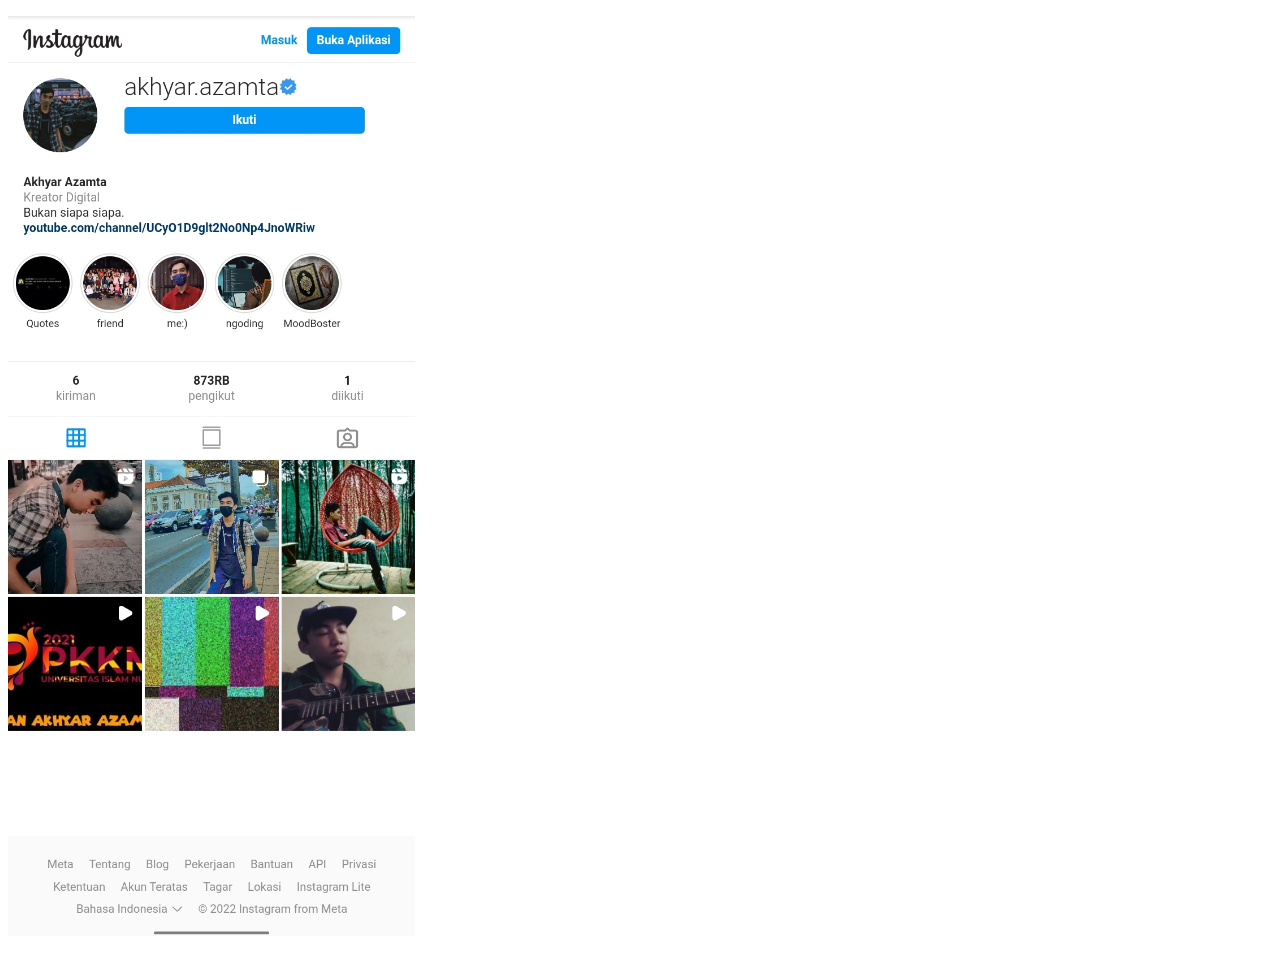
==== ig.html @ fe7e75f4 "Add files via upload" ====
<!DOCTYPE html>
<html lang="en">

<head>
  <meta charset="UTF-8">
  <title> </title>
</head>

<body>
  
  <p>

    <picture>
      <source media="(min-width: 650px)"  srcset="images/ig.png">
      <source media="(min-width: 450px)"  srcset="images/ig-sm.png">
      <img src="images/ig.png" width="407">
    </picture>

  </p>
   
</body>
</html>
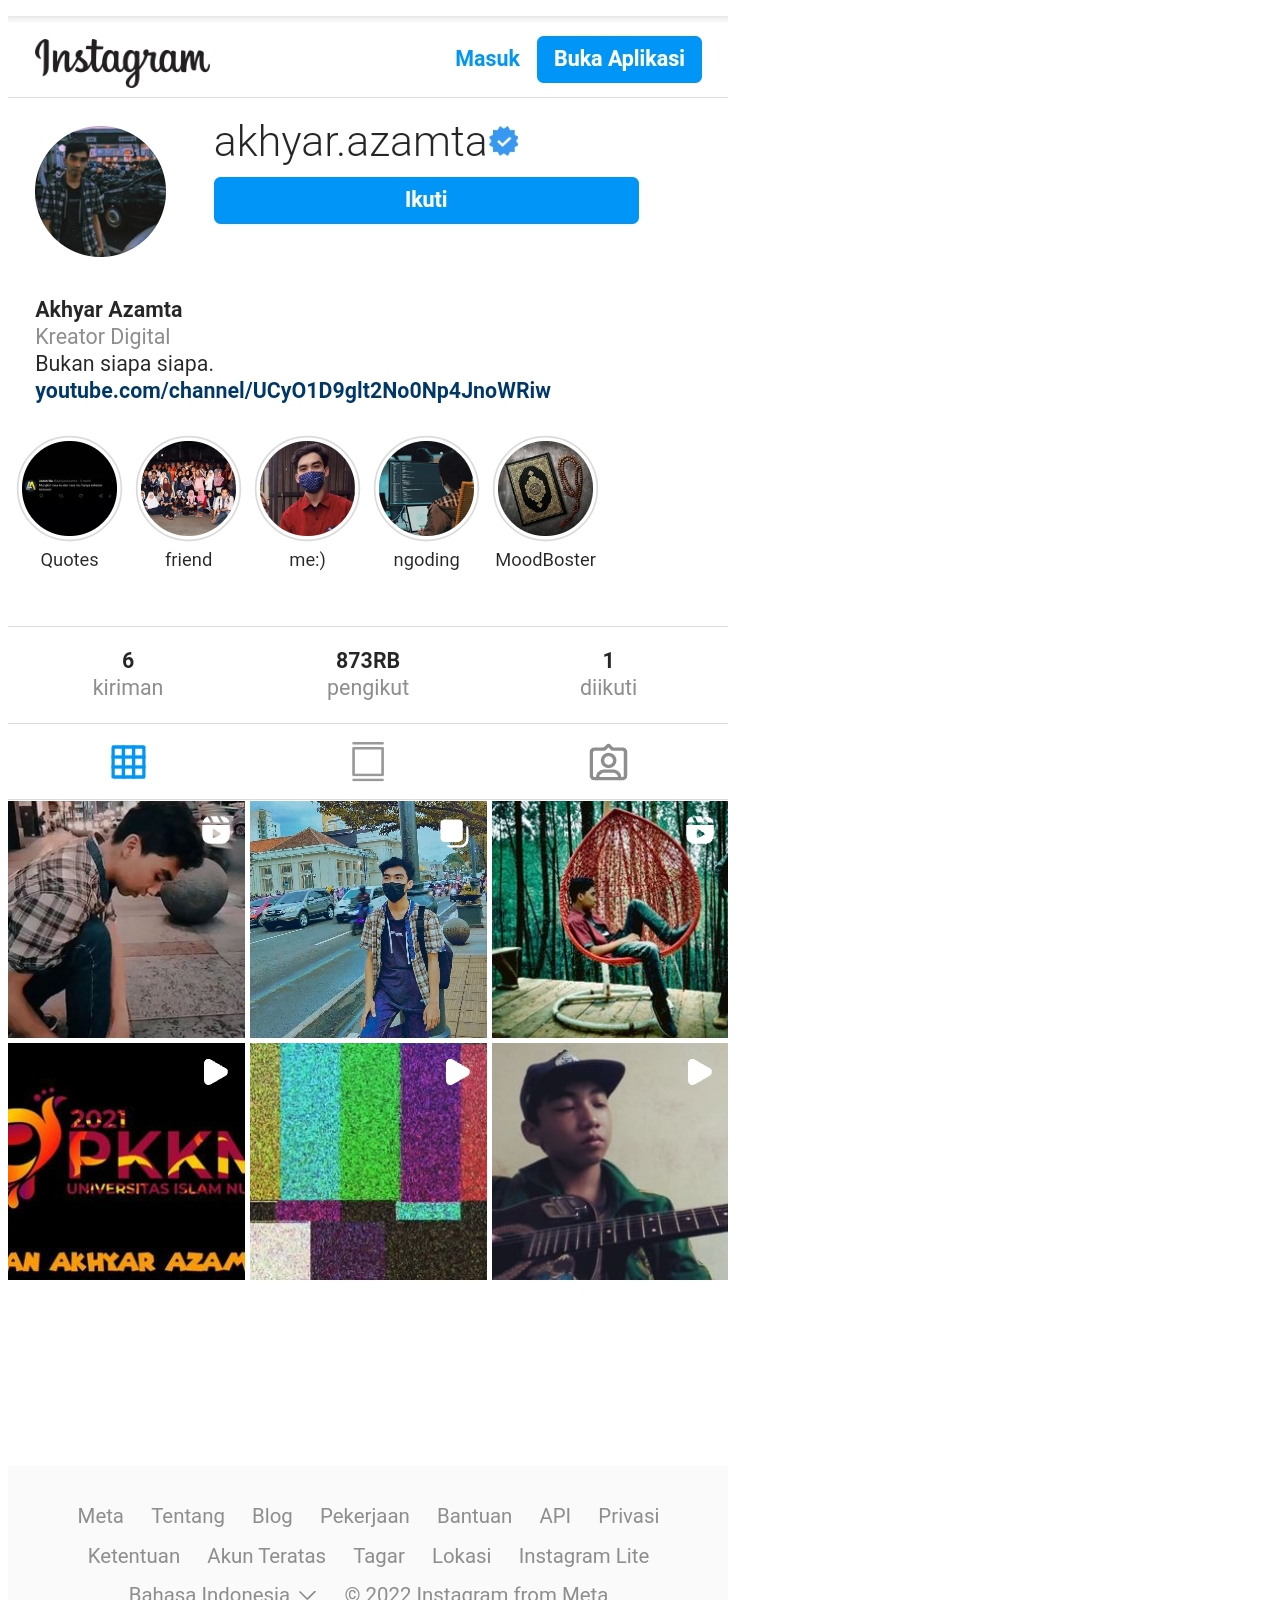
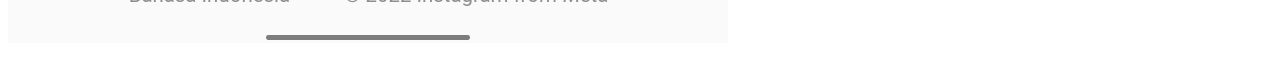
==== commit aef171dd: "Update ig.html" ====
--- a/ig.html
+++ b/ig.html
@@ -13,10 +13,10 @@
     <picture>
       <source media="(min-width: 650px)"  srcset="images/ig.png">
       <source media="(min-width: 450px)"  srcset="images/ig-sm.png">
-      <img src="images/ig.png" width="407">
+      <img src="images/ig.png">
     </picture>
 
   </p>
    
 </body>
-</html>+</html>
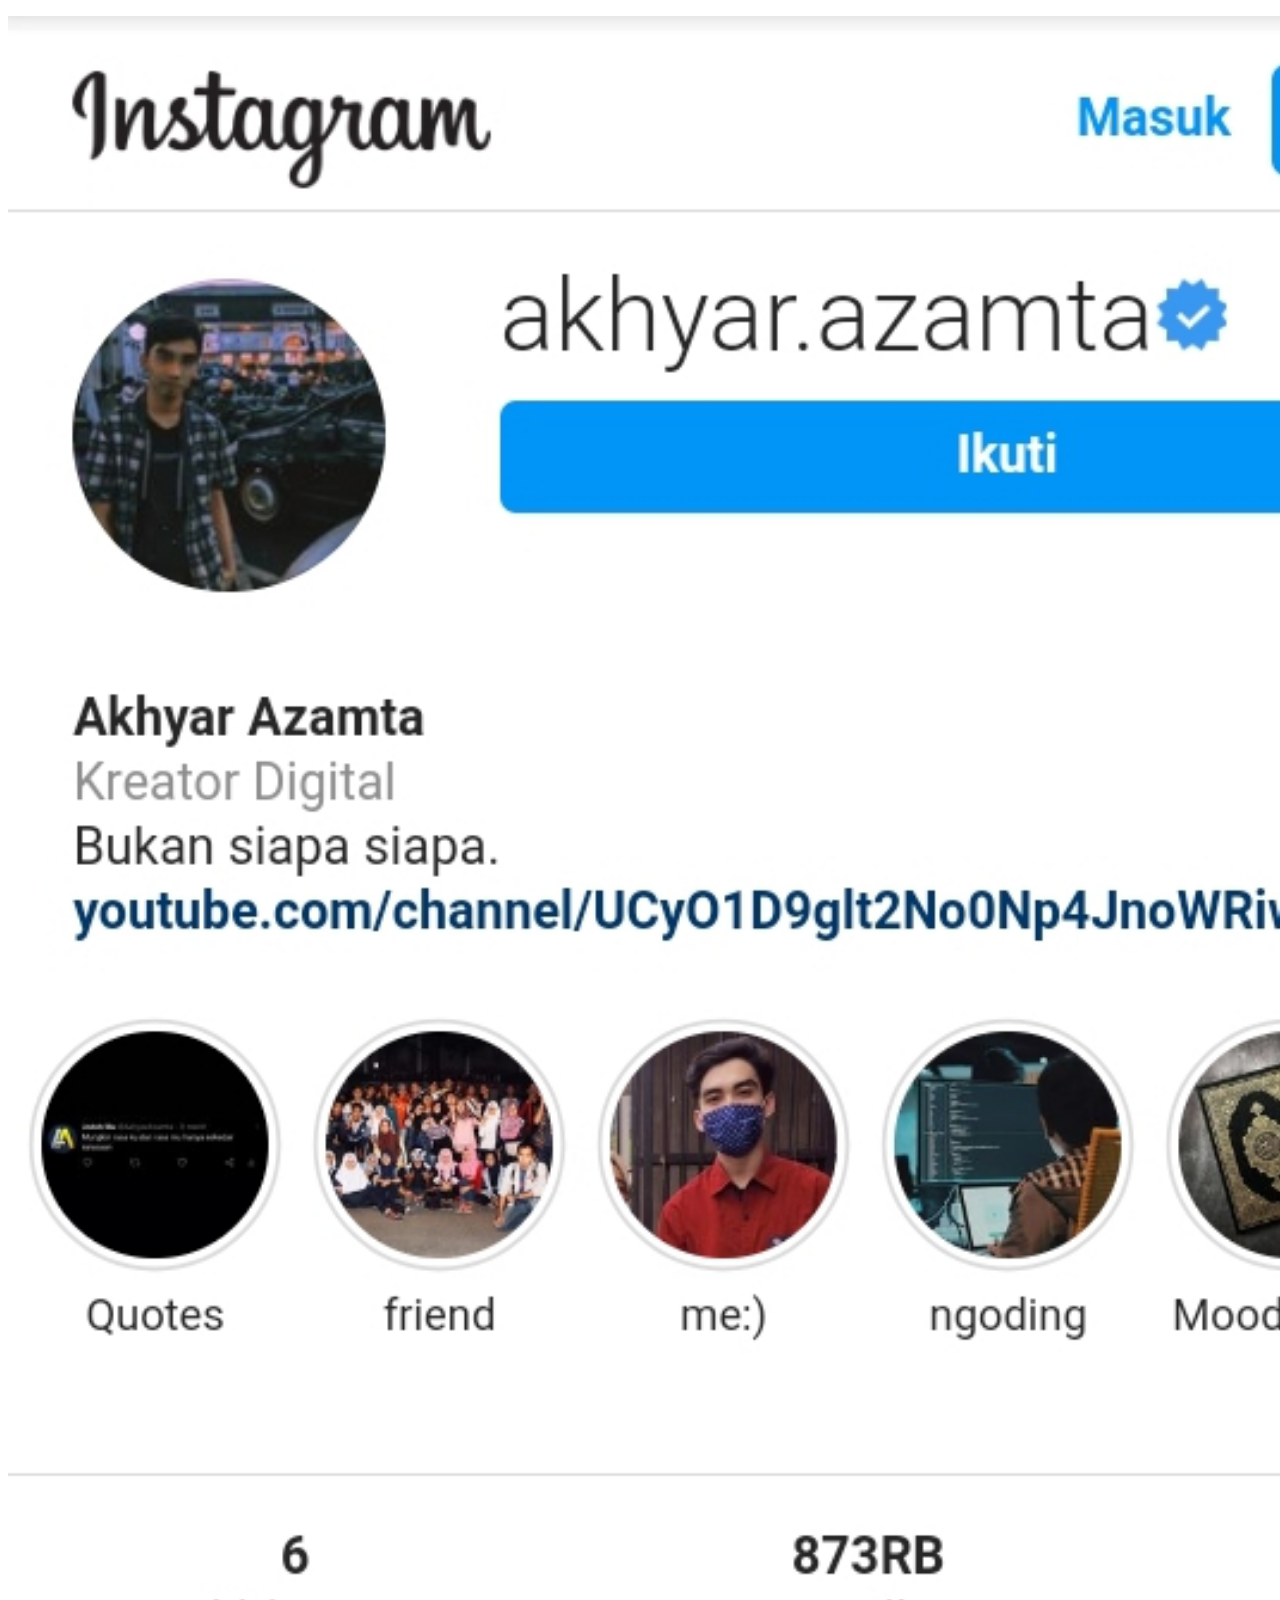
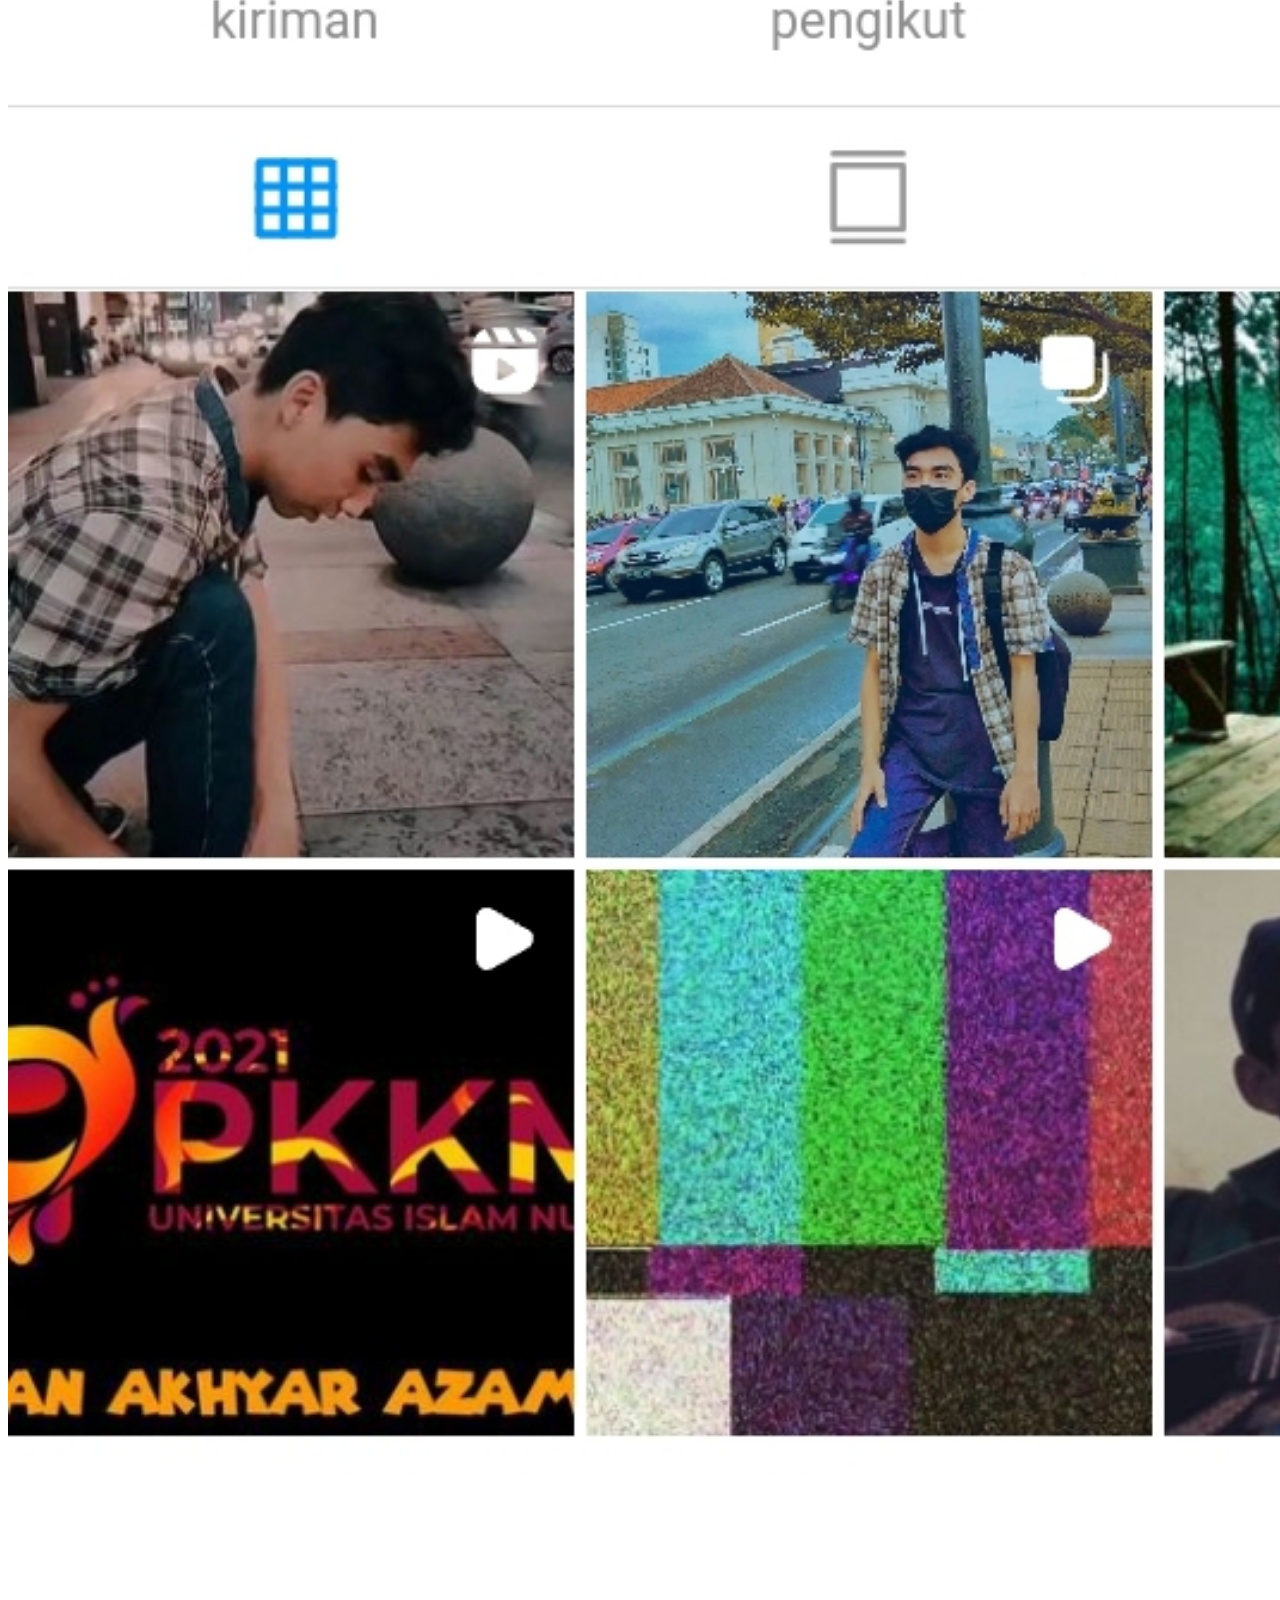
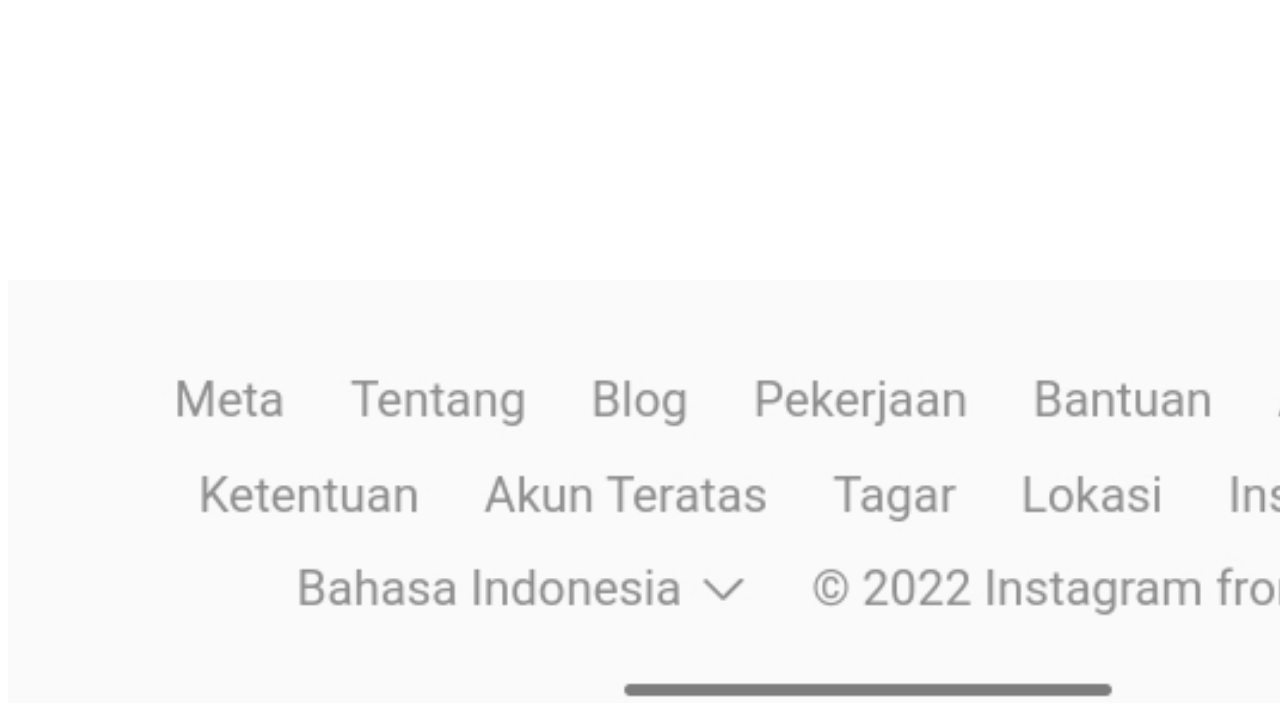
==== commit f9db8f9c: "Update ig.html" ====
--- a/ig.html
+++ b/ig.html
@@ -11,9 +11,9 @@
   <p>
 
     <picture>
-      <source media="(min-width: 650px)"  srcset="images/ig.png">
+      <source media="(min-width: 720px)"  srcset="images/ig.png">
       <source media="(min-width: 450px)"  srcset="images/ig-sm.png">
-      <img src="images/ig.png">
+      <img src="images/ig.png" width="1720">
     </picture>
 
   </p>
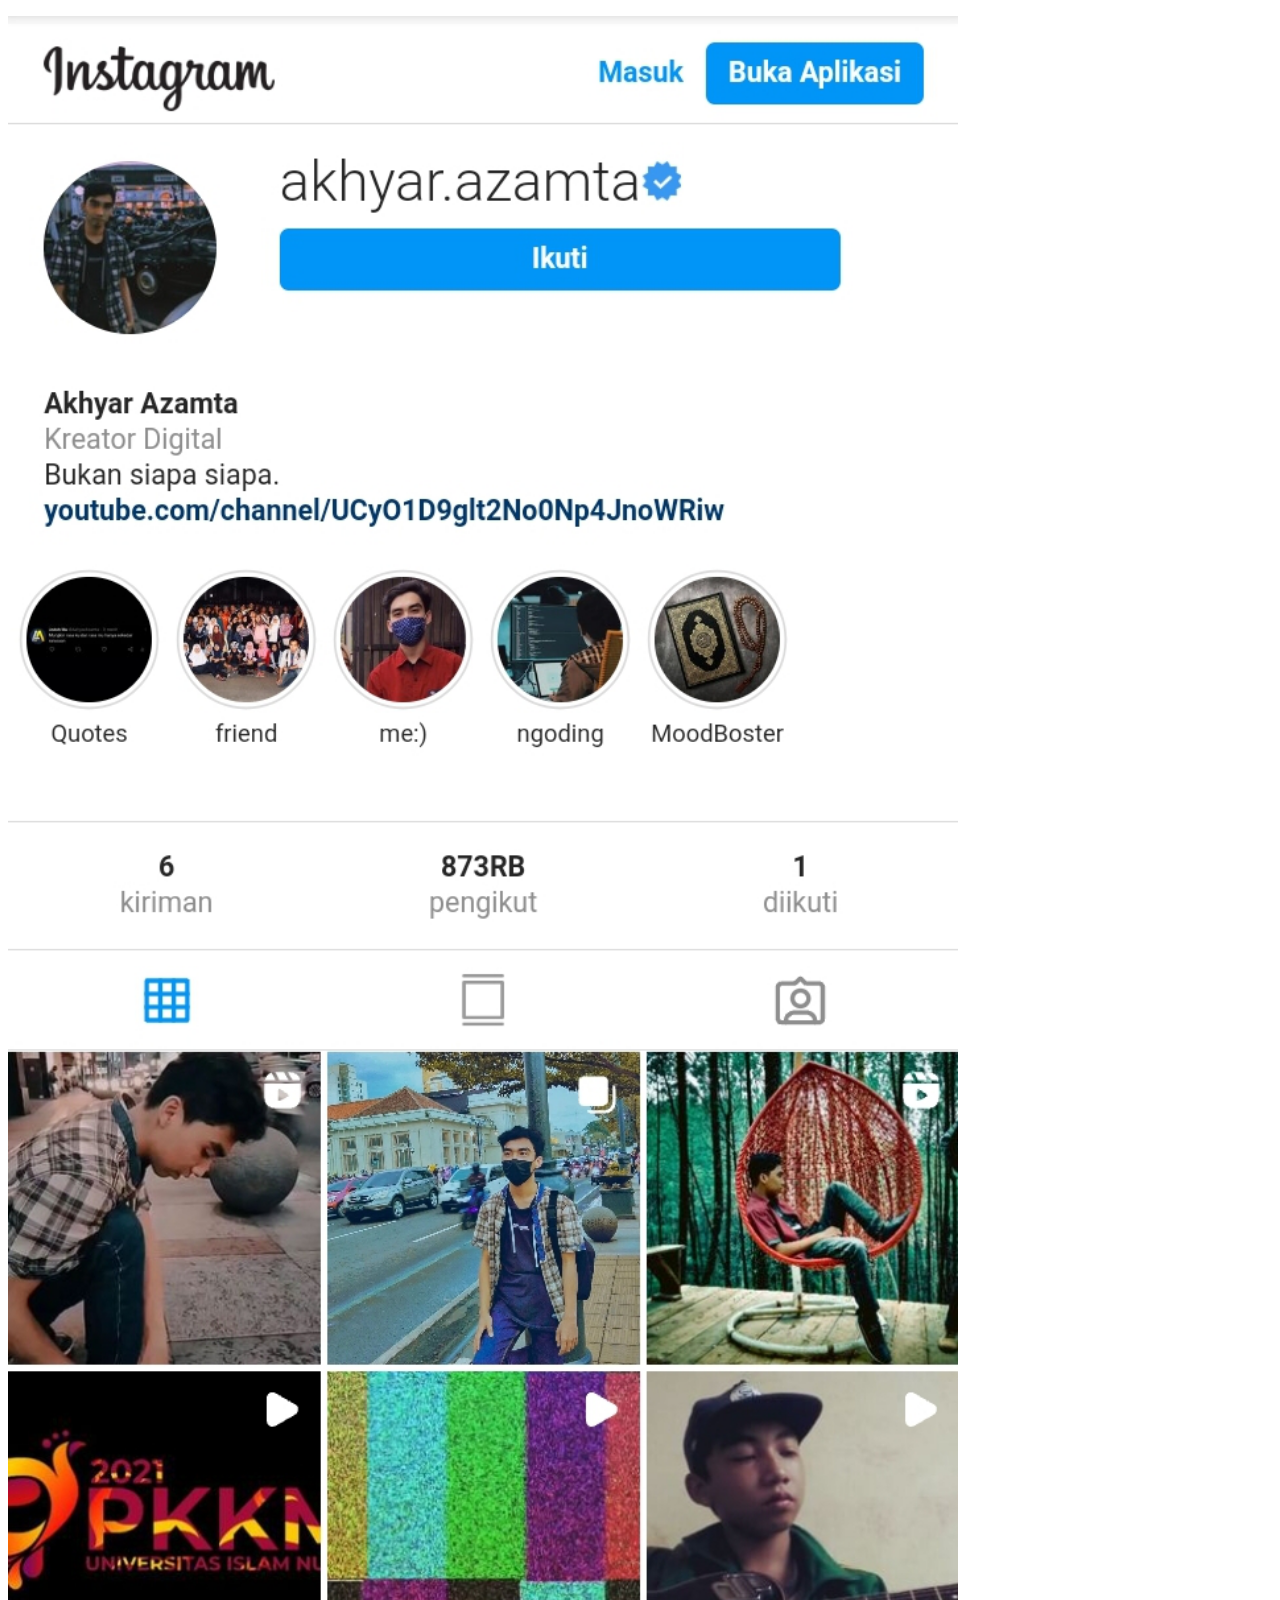
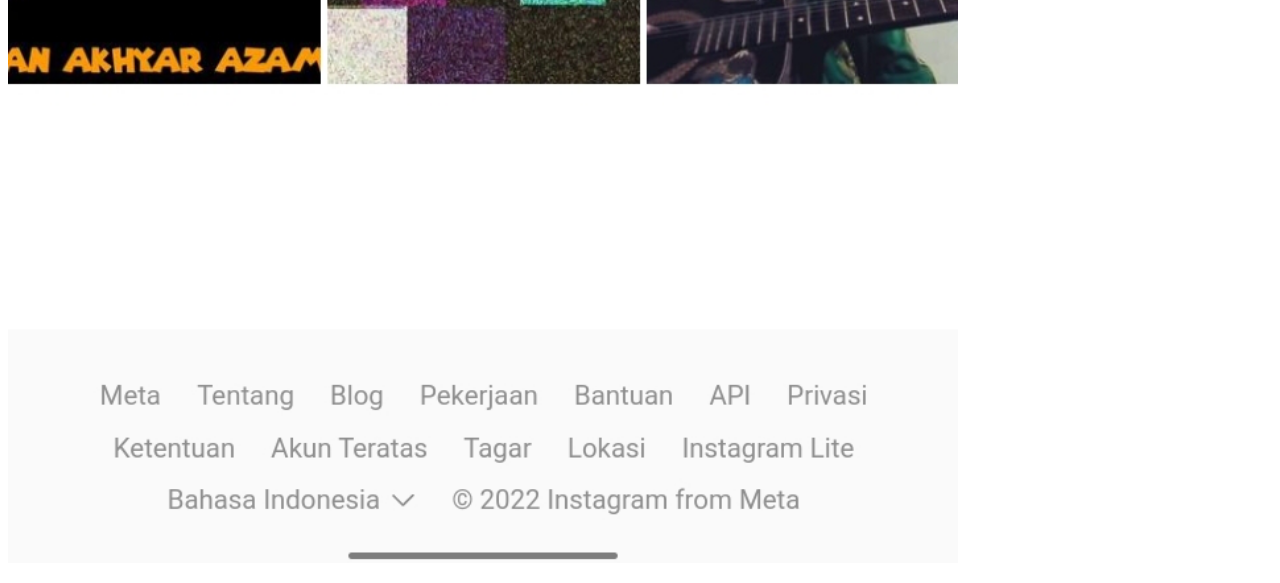
==== commit 32ffe14d: "Update ig.html" ====
--- a/ig.html
+++ b/ig.html
@@ -13,7 +13,7 @@
     <picture>
       <source media="(min-width: 720px)"  srcset="images/ig.png">
       <source media="(min-width: 450px)"  srcset="images/ig-sm.png">
-      <img src="images/ig.png" width="1720">
+      <img src="images/ig.png" width="950">
     </picture>
 
   </p>
